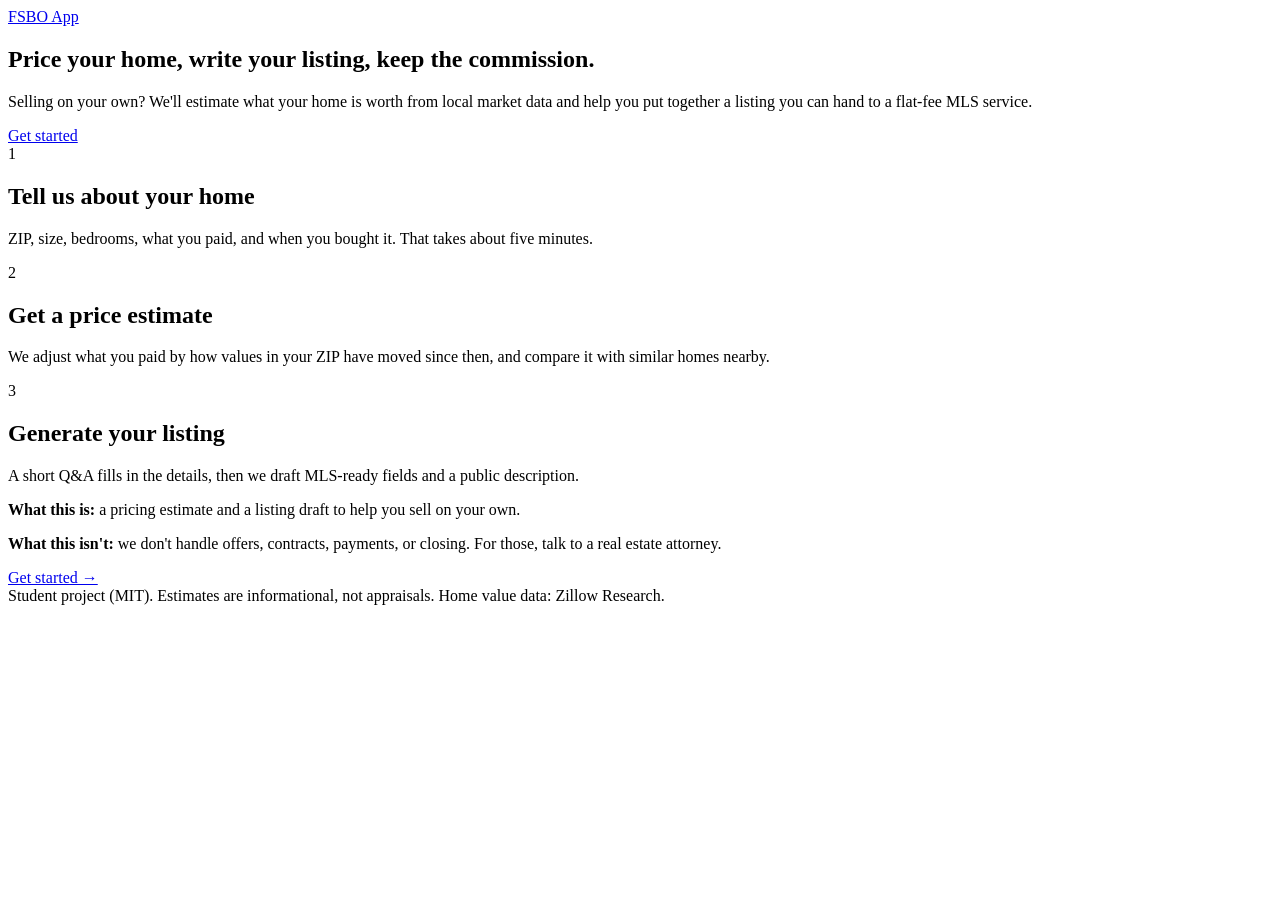
==== index.html @ 38636b20 "Frontend Files V1" ====
<!doctype html>
<html lang="en">
<head>
  <meta charset="utf-8">
  <meta name="viewport" content="width=device-width, initial-scale=1">
  <title>FSBO App — Sell your home without an agent</title>
  <link rel="stylesheet" href="css/style.css">
</head>
<body>
  <header class="site-header">
    <div class="wrap">
      <a class="brand" href="index.html">FSBO App</a>
    </div>
  </header>

  <main>
    <div class="wrap">
      <section>
        <h1>Price your home, write your listing, keep the commission.</h1>
        <p class="lede">Selling on your own? We'll estimate what your home is worth from local market data and help you put together a listing you can hand to a flat-fee MLS service.</p>
        <div class="btn-row">
          <a class="btn" href="intake.html">Get started</a>
        </div>
      </section>

      <section class="grid-3" aria-label="How it works">
        <div class="card">
          <div class="step-num">1</div>
          <h2>Tell us about your home</h2>
          <p>ZIP, size, bedrooms, what you paid, and when you bought it. That takes about five minutes.</p>
        </div>
        <div class="card">
          <div class="step-num">2</div>
          <h2>Get a price estimate</h2>
          <p>We adjust what you paid by how values in your ZIP have moved since then, and compare it with similar homes nearby.</p>
        </div>
        <div class="card">
          <div class="step-num">3</div>
          <h2>Generate your listing</h2>
          <p>A short Q&amp;A fills in the details, then we draft MLS-ready fields and a public description.</p>
        </div>
      </section>

      <section class="note" aria-label="What this is and isn't">
        <p><strong>What this is:</strong> a pricing estimate and a listing draft to help you sell on your own.</p>
        <p><strong>What this isn't:</strong> we don't handle offers, contracts, payments, or closing. For those, talk to a real estate attorney.</p>
      </section>

      <div class="btn-row">
        <a class="btn" href="intake.html">Get started →</a>
      </div>
    </div>
  </main>

  <footer class="site-footer">
    <div class="wrap">Student project (MIT). Estimates are informational, not appraisals. Home value data: Zillow Research.</div>
  </footer>
</body>
</html>
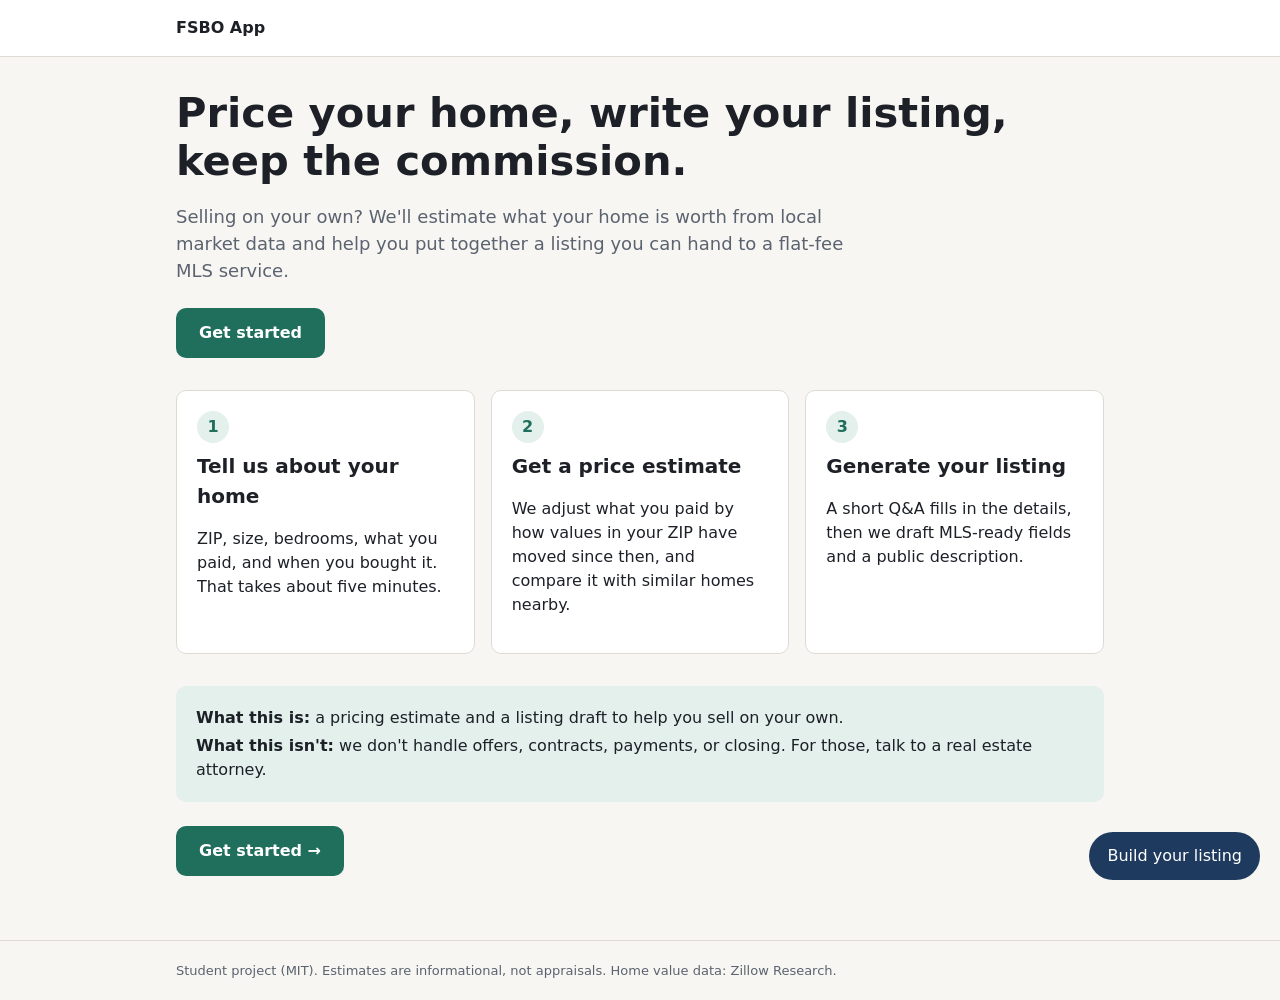
==== commit 4ac0e155: "Add listing interview chat (mock mode) and Parley API function" ====
--- a/index.html
+++ b/index.html
@@ -55,5 +55,6 @@
   <footer class="site-footer">
     <div class="wrap">Student project (MIT). Estimates are informational, not appraisals. Home value data: Zillow Research.</div>
   </footer>
+<a href="chat.html" style="position:fixed;bottom:20px;right:20px;padding:12px 18px;background:#1f3a5f;color:#fff;border-radius:999px;text-decoration:none;font-size:16px;">Build your listing</a>
 </body>
 </html>
--- a/css/style.css
+++ b/css/style.css
@@ -0,0 +1,96 @@
+:root {
+  --bg: #f7f6f2;
+  --surface: #ffffff;
+  --text: #1d2127;
+  --muted: #5b6370;
+  --border: #dedbd3;
+  --accent: #1f6f5c;
+  --accent-ink: #ffffff;
+  --accent-soft: #e3f0ec;
+  --error: #b3261e;
+  --radius: 10px;
+  --max: 960px;
+  font-family: system-ui, -apple-system, "Segoe UI", Roboto, sans-serif;
+  color: var(--text);
+  background: var(--bg);
+}
+@media (prefers-color-scheme: dark) {
+  :root {
+    --bg: #15181c; --surface: #1e2227; --text: #e8eaed; --muted: #a3abb6;
+    --border: #343a42; --accent: #5cc3a6; --accent-ink: #0d1f1a; --accent-soft: #1f3530; --error: #f2857d;
+  }
+}
+
+* { box-sizing: border-box; }
+body { margin: 0; background: var(--bg); line-height: 1.5; }
+img { max-width: 100%; }
+a { color: var(--accent); }
+
+.wrap { max-width: var(--max); margin: 0 auto; padding: 0 16px; }
+
+/* Header */
+.site-header { border-bottom: 1px solid var(--border); background: var(--surface); }
+.site-header .wrap { display: flex; align-items: center; justify-content: space-between; height: 56px; }
+.brand { font-weight: 700; text-decoration: none; color: var(--text); }
+.steps-nav { display: flex; gap: 12px; font-size: 0.875rem; color: var(--muted); }
+.steps-nav span[aria-current="step"] { color: var(--accent); font-weight: 600; }
+@media (max-width: 560px) { .steps-nav { display: none; } }
+
+main { padding: 32px 0 64px; }
+h1 { font-size: clamp(1.75rem, 5vw, 2.6rem); line-height: 1.15; margin: 0 0 12px; }
+h2 { font-size: 1.25rem; margin: 0 0 12px; }
+.lede { font-size: 1.125rem; color: var(--muted); max-width: 60ch; }
+
+/* Buttons */
+.btn {
+  display: inline-block; padding: 12px 22px; border-radius: var(--radius); border: 1px solid transparent;
+  background: var(--accent); color: var(--accent-ink); font-weight: 600; font-size: 1rem;
+  text-decoration: none; cursor: pointer;
+}
+.btn:hover { filter: brightness(1.07); }
+.btn-secondary { background: transparent; color: var(--accent); border-color: var(--accent); }
+.btn-row { display: flex; flex-wrap: wrap; gap: 12px; margin-top: 24px; }
+
+/* Cards */
+.card { background: var(--surface); border: 1px solid var(--border); border-radius: var(--radius); padding: 20px; }
+.grid-3 { display: grid; gap: 16px; grid-template-columns: repeat(auto-fit, minmax(220px, 1fr)); margin: 32px 0; }
+.grid-2 { display: grid; gap: 16px; grid-template-columns: repeat(auto-fit, minmax(260px, 1fr)); margin: 24px 0; }
+.step-num {
+  display: inline-grid; place-items: center; width: 32px; height: 32px; border-radius: 50%;
+  background: var(--accent-soft); color: var(--accent); font-weight: 700; margin-bottom: 8px;
+}
+.note { background: var(--accent-soft); border-radius: var(--radius); padding: 16px 20px; }
+.note p { margin: 4px 0; }
+
+/* Form */
+fieldset { border: 1px solid var(--border); border-radius: var(--radius); background: var(--surface); padding: 20px; margin: 0 0 20px; }
+legend { font-weight: 700; padding: 0 6px; }
+.field-grid { display: grid; gap: 16px; grid-template-columns: repeat(auto-fit, minmax(200px, 1fr)); }
+.field { display: flex; flex-direction: column; gap: 4px; }
+.field.wide { grid-column: 1 / -1; }
+label { font-weight: 600; font-size: 0.9375rem; }
+.req { color: var(--error); }
+input, select {
+  font: inherit; padding: 10px 12px; border: 1px solid var(--border); border-radius: 8px;
+  background: var(--bg); color: var(--text); width: 100%;
+}
+input:focus, select:focus { outline: 2px solid var(--accent); outline-offset: 1px; }
+.hint { font-size: 0.8125rem; color: var(--muted); }
+.error-msg { font-size: 0.8125rem; color: var(--error); min-height: 0; }
+.field.has-error input, .field.has-error select { border-color: var(--error); }
+.checks { display: grid; gap: 8px; grid-template-columns: repeat(auto-fit, minmax(160px, 1fr)); }
+.checks label { font-weight: 400; display: flex; align-items: center; gap: 8px; }
+.checks input { width: auto; }
+.form-summary { color: var(--error); font-weight: 600; }
+
+/* Results */
+.big-number { font-size: clamp(2.2rem, 8vw, 3.5rem); font-weight: 800; margin: 4px 0; }
+.range { color: var(--muted); font-size: 1.0625rem; }
+.badge { display: inline-block; font-size: 0.75rem; font-weight: 700; text-transform: uppercase; letter-spacing: 0.04em;
+  background: var(--accent-soft); color: var(--accent); padding: 3px 8px; border-radius: 999px; }
+.small { font-size: 0.8125rem; color: var(--muted); }
+dl.record { display: grid; grid-template-columns: max-content 1fr; gap: 6px 16px; margin: 0; }
+dl.record dt { color: var(--muted); }
+dl.record dd { margin: 0; }
+
+.site-footer { border-top: 1px solid var(--border); padding: 20px 0; font-size: 0.8125rem; color: var(--muted); }
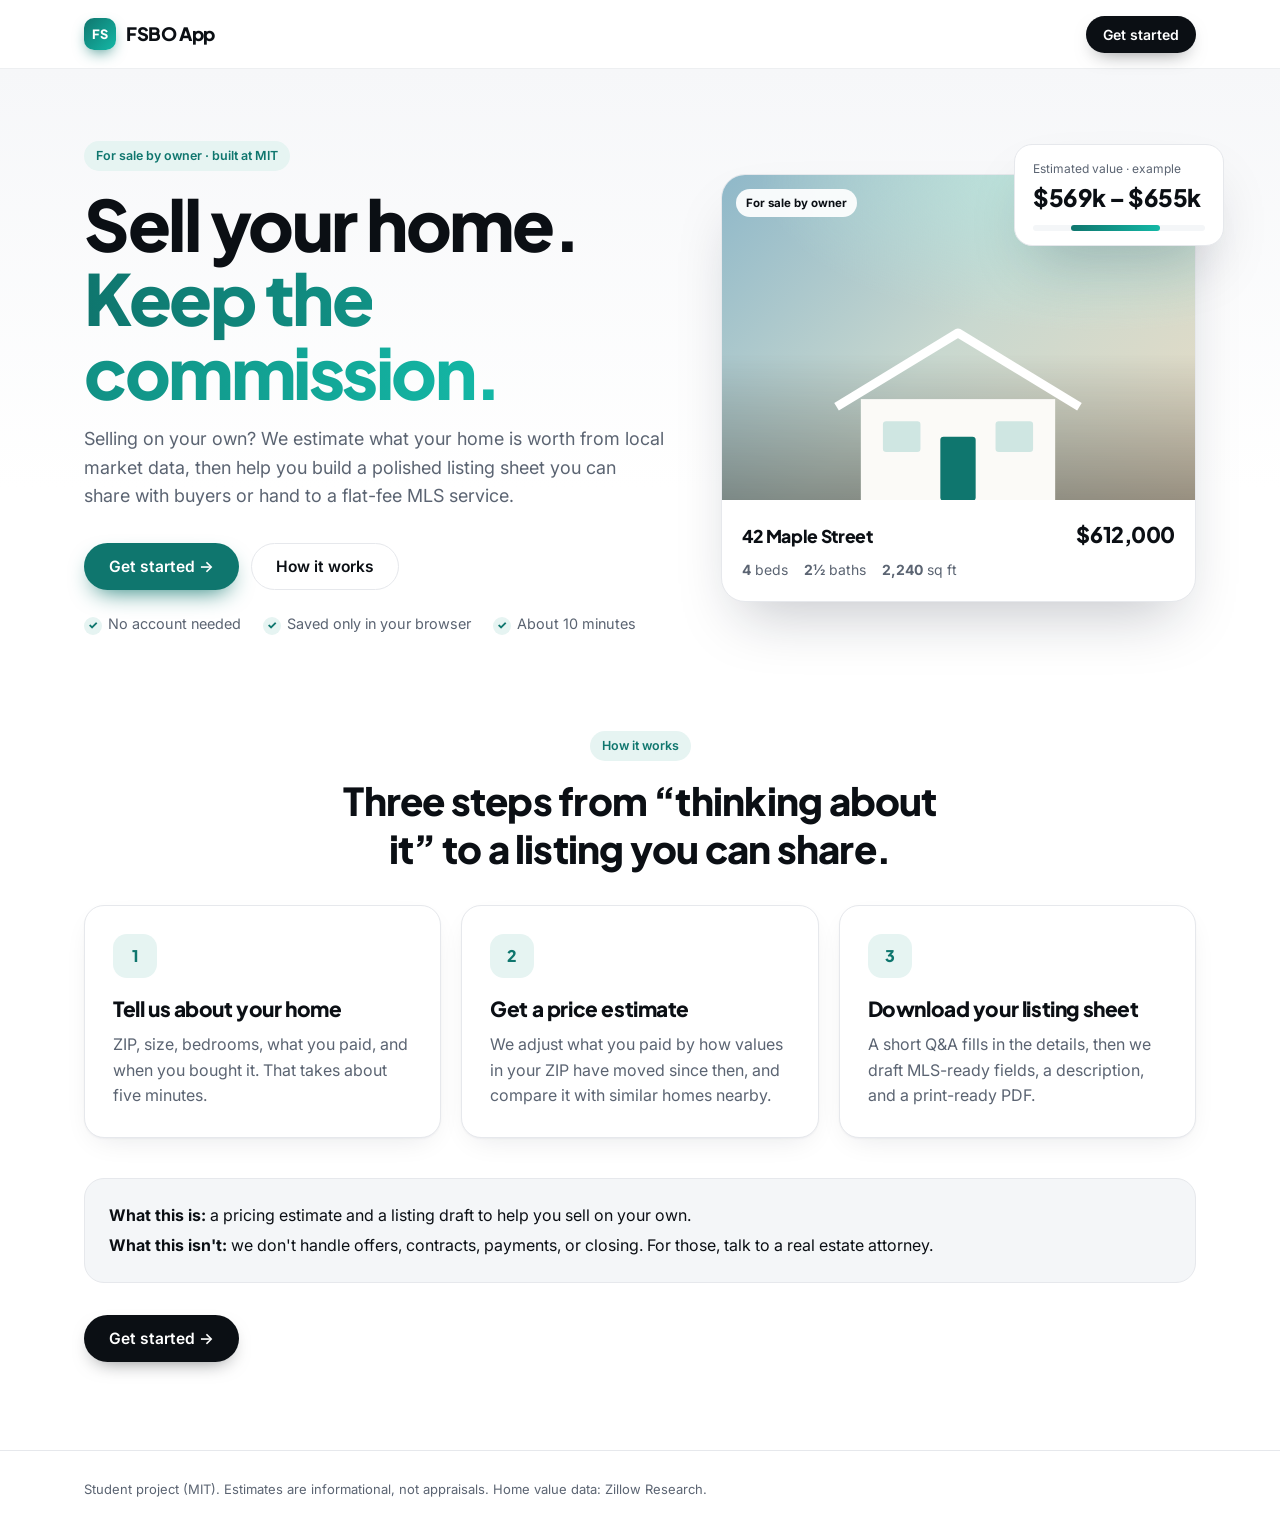
==== commit f1aa0854: "Modern UI refresh + listing builder with downloadable PDF listing sheet - Restyled all pages (sans d" ====
--- a/index.html
+++ b/index.html
@@ -9,20 +9,44 @@
 <body>
   <header class="site-header">
     <div class="wrap">
-      <a class="brand" href="index.html">FSBO App</a>
+      <a class="brand" href="index.html"><span class="brand-mark">FS</span><span class="brand-text">FSBO App</span></a>
+      <a class="btn btn-sm" href="intake.html" id="header-cta">Get started</a>
     </div>
   </header>
 
   <main>
     <div class="wrap">
-      <section>
-        <h1>Price your home, write your listing, keep the commission.</h1>
-        <p class="lede">Selling on your own? We'll estimate what your home is worth from local market data and help you put together a listing you can hand to a flat-fee MLS service.</p>
-        <div class="btn-row">
-          <a class="btn" href="intake.html">Get started</a>
+      <section class="hero">
+        <div>
+          <p class="eyebrow">For sale by owner · built at MIT</p>
+          <h1>Sell your home. <span class="grad">Keep the commission.</span></h1>
+          <p class="lede">Selling on your own? We estimate what your home is worth from local market data, then help you build a polished listing sheet you can share with buyers or hand to a flat-fee MLS service.</p>
+          <div class="btn-row">
+            <a class="btn btn-accent" href="intake.html" id="hero-cta">Get started →</a>
+            <a class="btn btn-ghost" href="#how">How it works</a>
+          </div>
+          <div class="trust"><span>No account needed</span><span>Saved only in your browser</span><span>About 10 minutes</span></div>
+        </div>
+        <div class="mock" aria-hidden="true">
+          <div class="mock-card">
+            <div class="mock-photo">
+              <span class="pill">For sale by owner</span>
+              <svg viewBox="0 0 300 170"><path d="M40 85 L150 18 L260 85" fill="none" stroke="#fff" stroke-width="8" stroke-linejoin="round"/><rect x="62" y="78" width="176" height="92" fill="#fbfaf7"/><rect x="134" y="112" width="32" height="58" rx="3" fill="#0f766e"/><rect x="82" y="98" width="34" height="28" rx="3" fill="#cfe6e2"/><rect x="184" y="98" width="34" height="28" rx="3" fill="#cfe6e2"/></svg>
+            </div>
+            <div class="mock-body">
+              <div class="row"><span class="addr">42 Maple Street</span><span class="p">$612,000</span></div>
+              <div class="stats"><span><b>4</b> beds</span><span><b>2½</b> baths</span><span><b>2,240</b> sq ft</span></div>
+            </div>
+          </div>
+          <div class="mock-float">
+            <div class="k">Estimated value · example</div>
+            <div class="v">$569k – $655k</div>
+            <div class="bar"><i></i></div>
+          </div>
         </div>
       </section>
 
+      <div class="section-head" id="how"><p class="eyebrow">How it works</p><h2 style="font-size:clamp(1.6rem,3.5vw,2.4rem)">Three steps from “thinking about it” to a listing you can share.</h2></div>
       <section class="grid-3" aria-label="How it works">
         <div class="card">
           <div class="step-num">1</div>
@@ -36,8 +60,8 @@
         </div>
         <div class="card">
           <div class="step-num">3</div>
-          <h2>Generate your listing</h2>
-          <p>A short Q&amp;A fills in the details, then we draft MLS-ready fields and a public description.</p>
+          <h2>Download your listing sheet</h2>
+          <p>A short Q&amp;A fills in the details, then we draft MLS-ready fields, a description, and a print-ready PDF.</p>
         </div>
       </section>
 
@@ -47,7 +71,7 @@
       </section>
 
       <div class="btn-row">
-        <a class="btn" href="intake.html">Get started →</a>
+        <a class="btn" href="intake.html" id="bottom-cta">Get started →</a>
       </div>
     </div>
   </main>
@@ -55,6 +79,15 @@
   <footer class="site-footer">
     <div class="wrap">Student project (MIT). Estimates are informational, not appraisals. Home value data: Zillow Research.</div>
   </footer>
-<a href="chat.html" style="position:fixed;bottom:20px;right:20px;padding:12px 18px;background:#1f3a5f;color:#fff;border-radius:999px;text-decoration:none;font-size:16px;">Build your listing</a>
+
+  <script src="js/property.js"></script>
+  <script>
+    // Returning visitor: offer to pick up where they left off.
+    if (window.Property && window.Property.load()) {
+      ["hero-cta", "bottom-cta"].forEach((id) => { const a = document.getElementById(id); a.textContent = "Continue where you left off →"; a.href = "price.html"; });
+      document.getElementById("header-cta").textContent = "Continue";
+      document.getElementById("header-cta").href = "price.html";
+    }
+  </script>
 </body>
 </html>
--- a/css/style.css
+++ b/css/style.css
@@ -1,96 +1,223 @@
+/* ==========================================================================
+   FSBO App — shared styles
+   ========================================================================== */
+@import url("https://fonts.googleapis.com/css2?family=Inter:wght@400;500;600;700&family=Plus+Jakarta+Sans:wght@600;700;800&display=swap");
+
 :root {
-  --bg: #f7f6f2;
+  --bg: #ffffff;
+  --bg-2: #f6f7f9;
   --surface: #ffffff;
-  --text: #1d2127;
-  --muted: #5b6370;
-  --border: #dedbd3;
-  --accent: #1f6f5c;
+  --surface-2: #f4f6f8;
+  --text: #0b0f14;
+  --muted: #5b6472;
+  --border: #e6e8ec;
+  --accent: #0f766e;
+  --accent-2: #14b8a6;
   --accent-ink: #ffffff;
-  --accent-soft: #e3f0ec;
-  --error: #b3261e;
-  --radius: 10px;
-  --max: 960px;
-  font-family: system-ui, -apple-system, "Segoe UI", Roboto, sans-serif;
+  --accent-soft: #e6f4f2;
+  --gold: #0f766e;
+  --error: #c0262d;
+  --radius: 20px;
+  --radius-sm: 12px;
+  --shadow: 0 1px 2px rgba(15, 23, 42, .04), 0 10px 30px -12px rgba(15, 23, 42, .12);
+  --shadow-lg: 0 30px 60px -20px rgba(15, 23, 42, .25);
+  --max: 1160px;
+  --display: "Plus Jakarta Sans", "Inter", system-ui, sans-serif;
+  --sans: "Inter", system-ui, -apple-system, "Segoe UI", Roboto, sans-serif;
+  --serif: var(--display); /* legacy alias */
+  font-family: var(--sans);
   color: var(--text);
   background: var(--bg);
 }
 @media (prefers-color-scheme: dark) {
   :root {
-    --bg: #15181c; --surface: #1e2227; --text: #e8eaed; --muted: #a3abb6;
-    --border: #343a42; --accent: #5cc3a6; --accent-ink: #0d1f1a; --accent-soft: #1f3530; --error: #f2857d;
+    --bg: #0a0d11; --bg-2: #0f1318; --surface: #12171d; --surface-2: #181e25; --text: #eef1f4; --muted: #9aa4b1;
+    --border: #232a33; --accent: #2dd4bf; --accent-2: #5eead4; --accent-ink: #04211e; --accent-soft: #0f2a28;
+    --gold: #2dd4bf; --error: #f87171;
+    --shadow: 0 1px 2px rgba(0,0,0,.4), 0 10px 30px -12px rgba(0,0,0,.6); --shadow-lg: 0 30px 60px -20px rgba(0,0,0,.7);
   }
 }
 
 * { box-sizing: border-box; }
-body { margin: 0; background: var(--bg); line-height: 1.5; }
+body { margin: 0; background: var(--bg); color: var(--text); line-height: 1.6; -webkit-font-smoothing: antialiased; }
 img { max-width: 100%; }
 a { color: var(--accent); }
-
-.wrap { max-width: var(--max); margin: 0 auto; padding: 0 16px; }
-
-/* Header */
-.site-header { border-bottom: 1px solid var(--border); background: var(--surface); }
-.site-header .wrap { display: flex; align-items: center; justify-content: space-between; height: 56px; }
-.brand { font-weight: 700; text-decoration: none; color: var(--text); }
-.steps-nav { display: flex; gap: 12px; font-size: 0.875rem; color: var(--muted); }
-.steps-nav span[aria-current="step"] { color: var(--accent); font-weight: 600; }
-@media (max-width: 560px) { .steps-nav { display: none; } }
-
-main { padding: 32px 0 64px; }
-h1 { font-size: clamp(1.75rem, 5vw, 2.6rem); line-height: 1.15; margin: 0 0 12px; }
-h2 { font-size: 1.25rem; margin: 0 0 12px; }
-.lede { font-size: 1.125rem; color: var(--muted); max-width: 60ch; }
-
-/* Buttons */
+.wrap { max-width: var(--max); margin: 0 auto; padding: 0 24px; }
+@media (max-width: 560px) { .wrap { padding: 0 16px; } }
+main { padding: 48px 0 88px; background: linear-gradient(180deg, var(--bg-2) 0, var(--bg) 420px); }
+
+/* ---------- Header + progress stepper ---------- */
+.site-header {
+  position: sticky; top: 0; z-index: 10;
+  background: color-mix(in srgb, var(--bg) 78%, transparent);
+  backdrop-filter: saturate(1.6) blur(14px); -webkit-backdrop-filter: saturate(1.6) blur(14px);
+  border-bottom: 1px solid color-mix(in srgb, var(--border) 70%, transparent);
+}
+.site-header .wrap { display: flex; align-items: center; justify-content: space-between; gap: 16px; height: 68px; }
+.brand { display: flex; align-items: center; gap: 10px; font-family: var(--display); font-weight: 800; font-size: 1.15rem; letter-spacing: -.02em; text-decoration: none; color: var(--text); white-space: nowrap; }
+@media (max-width: 420px) { .brand .brand-text { display: none; } }
+.brand-mark { width: 32px; height: 32px; border-radius: 10px; color: #fff; display: grid; place-items: center; font-size: .8rem; font-weight: 800;
+  background: linear-gradient(135deg, var(--accent), var(--accent-2)); box-shadow: 0 6px 16px -6px var(--accent); }
+
+.steps-nav { display: flex; align-items: center; gap: 4px; font-size: .875rem; padding: 4px; border: 1px solid var(--border); border-radius: 999px; background: var(--surface); }
+.steps-nav > a, .steps-nav > span {
+  display: flex; align-items: center; gap: 8px; padding: 5px 14px 5px 5px; border-radius: 999px;
+  color: var(--muted); text-decoration: none; white-space: nowrap; font-weight: 500;
+}
+.steps-nav a:hover { background: var(--surface-2); color: var(--text); }
+.steps-nav .dot { width: 24px; height: 24px; border-radius: 50%; display: grid; place-items: center; font-size: .72rem; font-weight: 700; background: var(--surface-2); padding: 0; }
+.steps-nav .sep { display: none; }
+.steps-nav [aria-current="step"] { background: var(--text); color: var(--bg); }
+.steps-nav [aria-current="step"] .dot { background: var(--bg); color: var(--text); }
+.steps-nav .done .dot { background: var(--accent-soft); color: var(--accent); }
+.steps-nav .locked { opacity: .5; cursor: not-allowed; }
+@media (max-width: 720px) {
+  .steps-nav .label { display: none; }
+  .steps-nav > a, .steps-nav > span { padding: 5px; }
+  .steps-nav [aria-current="step"] { padding-right: 12px; }
+  .steps-nav [aria-current="step"] .label { display: inline; }
+}
+
+/* ---------- Type ---------- */
+h1, h2, h3 { font-family: var(--display); font-weight: 800; letter-spacing: -.025em; }
+h1 { font-size: clamp(2.1rem, 5vw, 3.25rem); line-height: 1.05; margin: 0 0 16px; }
+h2 { font-size: 1.3rem; line-height: 1.25; margin: 0 0 10px; letter-spacing: -.02em; }
+h3 { font-size: 1.05rem; margin: 0 0 6px; }
+.eyebrow { display: inline-flex; align-items: center; gap: 8px; font-size: .78rem; font-weight: 600; color: var(--accent);
+  background: var(--accent-soft); padding: 5px 12px; border-radius: 999px; margin: 0 0 16px; }
+.lede { font-size: 1.125rem; color: var(--muted); max-width: 62ch; margin: 0; }
+.page-head { margin-bottom: 32px; }
+
+/* ---------- Buttons ---------- */
 .btn {
-  display: inline-block; padding: 12px 22px; border-radius: var(--radius); border: 1px solid transparent;
-  background: var(--accent); color: var(--accent-ink); font-weight: 600; font-size: 1rem;
-  text-decoration: none; cursor: pointer;
-}
-.btn:hover { filter: brightness(1.07); }
-.btn-secondary { background: transparent; color: var(--accent); border-color: var(--accent); }
-.btn-row { display: flex; flex-wrap: wrap; gap: 12px; margin-top: 24px; }
-
-/* Cards */
-.card { background: var(--surface); border: 1px solid var(--border); border-radius: var(--radius); padding: 20px; }
-.grid-3 { display: grid; gap: 16px; grid-template-columns: repeat(auto-fit, minmax(220px, 1fr)); margin: 32px 0; }
-.grid-2 { display: grid; gap: 16px; grid-template-columns: repeat(auto-fit, minmax(260px, 1fr)); margin: 24px 0; }
+  display: inline-flex; align-items: center; justify-content: center; gap: 8px;
+  padding: 13px 24px; border-radius: 999px; border: 1px solid transparent;
+  background: var(--text); color: var(--bg); font: 600 .975rem var(--sans);
+  text-decoration: none; cursor: pointer; transition: transform .15s, box-shadow .15s, background .15s;
+  box-shadow: 0 8px 20px -10px rgba(11, 15, 20, .6);
+}
+.btn:hover { transform: translateY(-1px); box-shadow: 0 14px 28px -12px rgba(11, 15, 20, .6); }
+.btn:active { transform: translateY(0); }
+.btn:disabled { opacity: .45; cursor: not-allowed; transform: none; }
+.btn-accent { background: var(--accent); color: var(--accent-ink); box-shadow: 0 10px 24px -10px var(--accent); }
+.btn-secondary { background: transparent; color: var(--text); border-color: var(--border); box-shadow: none; }
+.btn-ghost { background: var(--surface); color: var(--text); border-color: var(--border); box-shadow: none; }
+.btn-ghost:hover, .btn-secondary:hover { border-color: var(--text); box-shadow: none; }
+.btn-sm { padding: 9px 16px; font-size: .875rem; }
+.btn-row { display: flex; flex-wrap: wrap; align-items: center; gap: 12px; margin-top: 32px; }
+.btn-row.between { justify-content: space-between; }
+
+/* ---------- Cards / layout ---------- */
+.card { background: var(--surface); border: 1px solid var(--border); border-radius: var(--radius); padding: 28px; box-shadow: var(--shadow); }
+.grid-3 { display: grid; gap: 20px; grid-template-columns: repeat(auto-fit, minmax(250px, 1fr)); margin: 72px 0 40px; }
+.grid-2 { display: grid; gap: 20px; grid-template-columns: repeat(auto-fit, minmax(280px, 1fr)); margin: 24px 0; }
 .step-num {
-  display: inline-grid; place-items: center; width: 32px; height: 32px; border-radius: 50%;
-  background: var(--accent-soft); color: var(--accent); font-weight: 700; margin-bottom: 8px;
-}
-.note { background: var(--accent-soft); border-radius: var(--radius); padding: 16px 20px; }
+  display: inline-grid; place-items: center; width: 44px; height: 44px; border-radius: 14px;
+  background: var(--accent-soft); color: var(--accent); font-family: var(--display); font-weight: 800; margin-bottom: 18px;
+}
+.grid-3 .card { transition: transform .2s, box-shadow .2s; }
+.grid-3 .card:hover { transform: translateY(-3px); box-shadow: var(--shadow-lg); }
+.grid-3 .card p { color: var(--muted); margin: 0; }
+.note { background: var(--surface-2); border: 1px solid var(--border); border-radius: var(--radius); padding: 20px 24px; }
 .note p { margin: 4px 0; }
-
-/* Form */
-fieldset { border: 1px solid var(--border); border-radius: var(--radius); background: var(--surface); padding: 20px; margin: 0 0 20px; }
-legend { font-weight: 700; padding: 0 6px; }
+.section-head { text-align: center; max-width: 640px; margin: 88px auto 0; }
+.section-head + .grid-3 { margin-top: 32px; }
+
+/* Homepage hero */
+.hero { position: relative; display: grid; gap: 56px; grid-template-columns: 1.1fr .9fr; align-items: center; padding: 24px 0 8px; }
+.hero::before { content: ""; position: absolute; z-index: -1; inset: -120px -10% auto auto; width: 620px; height: 620px; border-radius: 50%;
+  background: radial-gradient(circle at 30% 30%, color-mix(in srgb, var(--accent-2) 35%, transparent), transparent 65%); filter: blur(20px); }
+.hero h1 { font-size: clamp(2.6rem, 6.4vw, 4.4rem); letter-spacing: -.035em; }
+.hero h1 .grad { background: linear-gradient(90deg, var(--accent), var(--accent-2)); -webkit-background-clip: text; background-clip: text; color: transparent; }
+.trust { display: flex; flex-wrap: wrap; gap: 8px 22px; margin-top: 22px; font-size: .9rem; color: var(--muted); }
+.trust span::before { content: "✓"; display: inline-grid; place-items: center; width: 18px; height: 18px; margin-right: 6px; border-radius: 50%;
+  background: var(--accent-soft); color: var(--accent); font-size: .7rem; font-weight: 800; }
+.mock { position: relative; }
+.mock-card { background: var(--surface); border: 1px solid var(--border); border-radius: 24px; box-shadow: var(--shadow-lg); overflow: hidden; }
+.mock-photo { aspect-ratio: 16 / 11; background:
+  linear-gradient(180deg, transparent 55%, rgba(0,0,0,.35)),
+  radial-gradient(120% 80% at 80% 0%, #bde7df 0%, transparent 60%),
+  linear-gradient(135deg, #8fb8c9 0%, #c9d8cf 50%, #e9dcc4 100%); position: relative; }
+.mock-photo svg { position: absolute; left: 50%; bottom: 0; transform: translateX(-50%); width: 70%; }
+.mock-photo .pill { position: absolute; top: 14px; left: 14px; background: rgba(255,255,255,.92); color: #0b0f14; font-size: .72rem; font-weight: 700; padding: 5px 10px; border-radius: 999px; }
+.mock-body { padding: 18px 20px 20px; }
+.mock-body .addr { font-family: var(--display); font-weight: 800; font-size: 1.1rem; letter-spacing: -.02em; }
+.mock-body .row { display: flex; justify-content: space-between; align-items: baseline; gap: 10px; }
+.mock-body .p { font-family: var(--display); font-weight: 800; font-size: 1.35rem; letter-spacing: -.02em; }
+.mock-body .stats { display: flex; gap: 16px; color: var(--muted); font-size: .875rem; margin-top: 6px; }
+.mock-float { position: absolute; right: -28px; top: -30px; background: var(--surface); border: 1px solid var(--border); border-radius: 18px; box-shadow: var(--shadow-lg);
+  padding: 14px 18px; min-width: 210px; }
+.mock-float .k { font-size: .75rem; color: var(--muted); }
+.mock-float .v { font-family: var(--display); font-weight: 800; font-size: 1.5rem; letter-spacing: -.02em; }
+.mock-float .bar { height: 6px; border-radius: 99px; background: var(--surface-2); margin-top: 8px; position: relative; }
+.mock-float .bar i { position: absolute; left: 22%; right: 26%; top: 0; bottom: 0; border-radius: 99px; background: linear-gradient(90deg, var(--accent), var(--accent-2)); }
+@media (max-width: 860px) { .hero { grid-template-columns: 1fr; gap: 48px; } .mock-float { right: 12px; } }
+
+/* ---------- Forms ---------- */
+fieldset { border: 1px solid var(--border); border-radius: var(--radius); background: var(--surface); padding: 24px 28px 28px; margin: 0 0 20px; box-shadow: var(--shadow); }
+legend { font-family: var(--display); font-weight: 800; letter-spacing: -.02em; font-size: 1.05rem; padding: 0 8px; }
 .field-grid { display: grid; gap: 16px; grid-template-columns: repeat(auto-fit, minmax(200px, 1fr)); }
-.field { display: flex; flex-direction: column; gap: 4px; }
+.field { display: flex; flex-direction: column; gap: 6px; }
 .field.wide { grid-column: 1 / -1; }
-label { font-weight: 600; font-size: 0.9375rem; }
+label { font-weight: 600; font-size: .875rem; }
 .req { color: var(--error); }
-input, select {
-  font: inherit; padding: 10px 12px; border: 1px solid var(--border); border-radius: 8px;
-  background: var(--bg); color: var(--text); width: 100%;
-}
-input:focus, select:focus { outline: 2px solid var(--accent); outline-offset: 1px; }
-.hint { font-size: 0.8125rem; color: var(--muted); }
-.error-msg { font-size: 0.8125rem; color: var(--error); min-height: 0; }
+input, select, textarea {
+  font: inherit; padding: 12px 14px; border: 1px solid var(--border); border-radius: var(--radius-sm);
+  background: var(--surface-2); color: var(--text); width: 100%; transition: border-color .15s, box-shadow .15s, background .15s;
+}
+input:hover, select:hover, textarea:hover { border-color: color-mix(in srgb, var(--text) 25%, var(--border)); }
+input:focus, select:focus, textarea:focus { outline: none; border-color: var(--accent); background: var(--surface); box-shadow: 0 0 0 4px color-mix(in srgb, var(--accent) 18%, transparent); }
+.hint { font-size: .8125rem; color: var(--muted); }
+.error-msg { font-size: .8125rem; color: var(--error); }
+.error-msg:empty { display: none; }
 .field.has-error input, .field.has-error select { border-color: var(--error); }
 .checks { display: grid; gap: 8px; grid-template-columns: repeat(auto-fit, minmax(160px, 1fr)); }
-.checks label { font-weight: 400; display: flex; align-items: center; gap: 8px; }
-.checks input { width: auto; }
+.checks label { font-weight: 500; display: flex; align-items: center; gap: 10px; padding: 10px 12px; border: 1px solid var(--border); border-radius: var(--radius-sm); cursor: pointer; background: var(--surface-2); transition: all .15s; }
+.checks label:has(input:checked) { border-color: var(--accent); background: var(--accent-soft); color: var(--accent); }
+.checks input { width: auto; accent-color: var(--accent); }
 .form-summary { color: var(--error); font-weight: 600; }
 
-/* Results */
-.big-number { font-size: clamp(2.2rem, 8vw, 3.5rem); font-weight: 800; margin: 4px 0; }
+/* ---------- Results ---------- */
+.big-number { font-family: var(--display); font-size: clamp(2.6rem, 8vw, 4rem); font-weight: 800; letter-spacing: -.035em; line-height: 1.05; margin: 6px 0; }
 .range { color: var(--muted); font-size: 1.0625rem; }
-.badge { display: inline-block; font-size: 0.75rem; font-weight: 700; text-transform: uppercase; letter-spacing: 0.04em;
-  background: var(--accent-soft); color: var(--accent); padding: 3px 8px; border-radius: 999px; }
-.small { font-size: 0.8125rem; color: var(--muted); }
-dl.record { display: grid; grid-template-columns: max-content 1fr; gap: 6px 16px; margin: 0; }
+.badge { display: inline-block; font-size: .75rem; font-weight: 600; background: var(--accent-soft); color: var(--accent); padding: 5px 12px; border-radius: 999px; }
+.small { font-size: .8125rem; color: var(--muted); }
+dl.record { display: grid; grid-template-columns: max-content 1fr; gap: 10px 24px; margin: 0; }
 dl.record dt { color: var(--muted); }
-dl.record dd { margin: 0; }
-
-.site-footer { border-top: 1px solid var(--border); padding: 20px 0; font-size: 0.8125rem; color: var(--muted); }
+dl.record dd { margin: 0; font-weight: 600; }
+
+.site-footer { border-top: 1px solid var(--border); padding: 28px 0; font-size: .8125rem; color: var(--muted); background: var(--bg); }
+
+/* ==========================================================================
+   Listing builder (listing.html)
+   ========================================================================== */
+.builder { display: grid; grid-template-columns: minmax(320px, 420px) 1fr; gap: 28px; align-items: start; }
+@media (max-width: 960px) { .builder { grid-template-columns: 1fr; } }
+.builder > * { min-width: 0; }
+
+.chat { display: flex; flex-direction: column; height: calc(100vh - 150px); min-height: 520px; position: sticky; top: 88px; padding: 0; overflow: hidden; }
+@media (max-width: 960px) { .chat { position: static; height: 580px; } }
+.chat-head { padding: 18px 20px; display: flex; justify-content: space-between; align-items: center; gap: 12px; }
+.chat-head h2 { margin: 0; font-size: 1.05rem; display: flex; align-items: center; gap: 10px; }
+.chat-head h2::before { content: ""; width: 10px; height: 10px; border-radius: 50%; background: var(--accent-2); box-shadow: 0 0 0 4px var(--accent-soft); }
+.progress { height: 3px; background: var(--border); }
+.progress > i { display: block; height: 100%; width: 0; background: linear-gradient(90deg, var(--accent), var(--accent-2)); transition: width .4s; }
+.chat-log { flex: 1; overflow-y: auto; padding: 20px; display: flex; flex-direction: column; gap: 12px; background: var(--bg-2); }
+.msg { max-width: 86%; padding: 11px 15px; border-radius: 18px; font-size: .94rem; white-space: pre-wrap; animation: pop .2s ease-out; }
+@keyframes pop { from { opacity: 0; transform: translateY(4px); } to { opacity: 1; transform: none; } }
+.msg.bot { background: var(--surface); border: 1px solid var(--border); border-bottom-left-radius: 6px; align-self: flex-start; box-shadow: var(--shadow); }
+.msg.user { background: var(--text); color: var(--bg); border-bottom-right-radius: 6px; align-self: flex-end; }
+.msg.typing { color: var(--muted); }
+.quick { display: flex; flex-wrap: wrap; gap: 6px; padding: 10px 20px; background: var(--bg-2); }
+.quick:empty { display: none; }
+.quick button { font: inherit; font-size: .825rem; font-weight: 500; padding: 7px 13px; border-radius: 999px; border: 1px solid var(--border); background: var(--surface); color: var(--text); cursor: pointer; transition: all .15s; }
+.quick button:hover { border-color: var(--accent); color: var(--accent); background: var(--accent-soft); }
+.chat-form { display: flex; gap: 8px; padding: 12px; border-top: 1px solid var(--border); background: var(--surface); }
+.chat-form textarea { resize: none; height: 48px; padding: 12px 14px; border-radius: 999px; }
+.mode-pill { font-size: .72rem; font-weight: 600; padding: 4px 10px; border-radius: 999px; background: var(--surface-2); color: var(--muted); }
+
+.preview-bar { display: flex; flex-wrap: wrap; justify-content: space-between; align-items: center; gap: 12px; margin-bottom: 16px; }
+.preview-bar h2 { margin: 0; }
+.photo-drop { display: flex; align-items: center; gap: 10px; flex-wrap: wrap; }
+.photo-drop input { display: none; }
+.sheet-frame { background: var(--surface-2); border: 1px solid var(--border); border-radius: var(--radius); padding: 24px; overflow-x: auto; }
